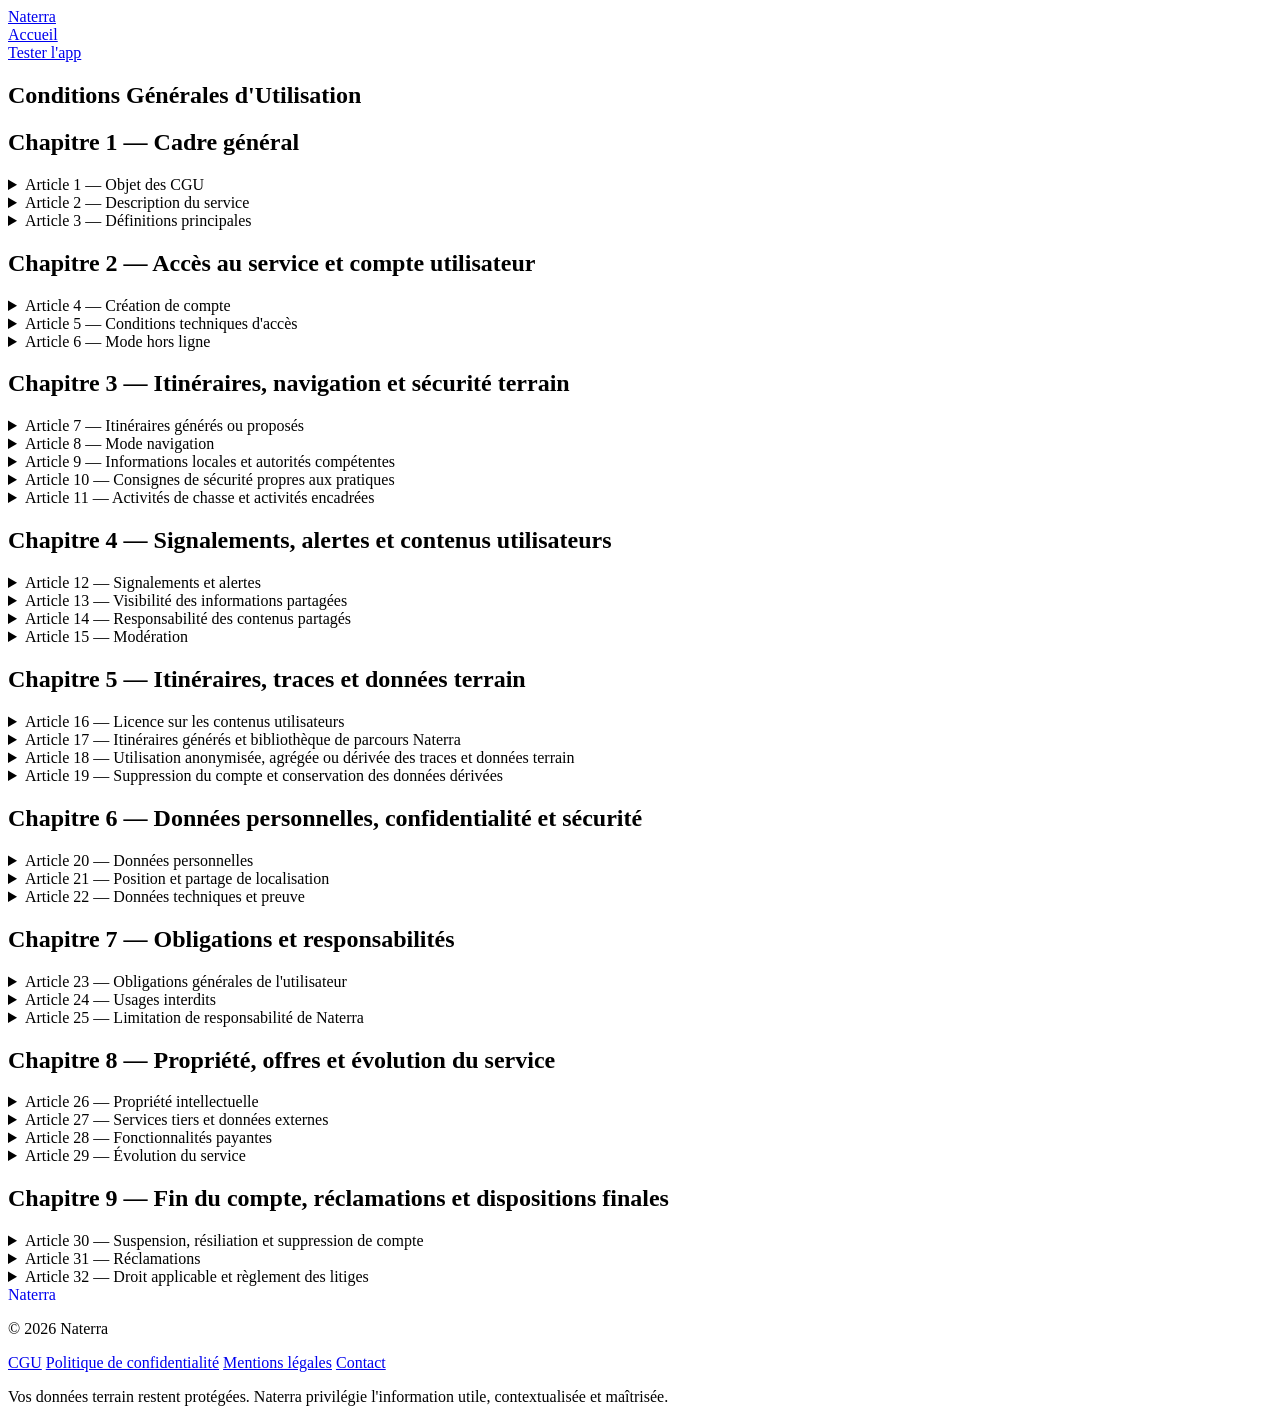
==== cgu.html @ 379ebbad "Update legal pages placeholders" ====
<!DOCTYPE html>
<html lang="fr">
<head>
  <meta charset="UTF-8" />
  <title>Conditions Générales d'Utilisation — Naterra</title>
  <meta name="description" content="Conditions Générales d'Utilisation de l'application mobile Naterra." />
  <meta name="viewport" content="width=device-width, initial-scale=1" />
  <link rel="stylesheet" href="./styles.css" />
  <link rel="icon" type="image/png" href="./assets/20260316_Logo%20Green_No%20Text.png" />
</head>
<body>

<header class="nt-header">
  <div class="nt-header__inner">
    <a href="./" class="nt-brand">
      <img src="./assets/20260316_Logo%20Green_No%20Text.png" alt="Naterra" class="nt-brand__img" onerror="this.style.display='none'" />
      <span class="nt-brand__name">Naterra</span>
    </a>
    <nav class="nt-nav">
      <a href="./" class="nt-nav__link">Accueil</a>
    </nav>
    <a href="https://testflight.apple.com/v1/app/6757225894?build=210567664" class="nt-btn nt-btn--green nt-btn--sm" target="_blank" rel="noopener noreferrer">Tester l'app</a>
  </div>
</header>

<main>
<section class="nt-legal">
  <div class="nt-container">

    <div class="nt-legal__head">
      <h1 class="nt-legal__title">Conditions Générales d'Utilisation</h1>
    </div>

    <div class="nt-legal-panel">

    <!-- ======================================================
         CHAPITRE 1 — CADRE GÉNÉRAL
         ====================================================== -->
    <h2 class="nt-legal__chapter">Chapitre 1 — Cadre général</h2>

    <details class="nt-legal-item">
      <summary>Article 1 — Objet des CGU</summary>
      <div class="nt-legal-answer">
        <p>Les présentes Conditions Générales d'Utilisation ont pour objet de définir les conditions d'accès et d'utilisation de l'application Naterra, portée par Claire-Sophie Schueller et Antoine Clément, dans le cadre d'un projet de société en cours de création.</p>
        <p>En créant un compte ou en utilisant Naterra, l'utilisateur reconnaît avoir pris connaissance des présentes CGU et les accepter sans réserve.</p>
      </div>
    </details>

    <details class="nt-legal-item">
      <summary>Article 2 — Description du service</summary>
      <div class="nt-legal-answer">
        <p>Naterra est une application d'aide à la préparation, à l'organisation, au suivi et à l'information dans le cadre d'activités de plein air. Elle propose notamment des fonctionnalités de cartographie, génération d'itinéraires, navigation, suivi d'activité, signalements, alertes géolocalisées, organisation d'événements et gestion de groupes ou territoires.</p>
        <p>Naterra est un outil d'aide et d'information. L'application ne se substitue pas au jugement de l'utilisateur, aux informations locales, aux consignes des autorités compétentes, aux règles de sécurité propres à chaque pratique ou aux obligations légales applicables.</p>
      </div>
    </details>

    <details class="nt-legal-item">
      <summary>Article 3 — Définitions principales</summary>
      <div class="nt-legal-answer">
        <ul>
          <li><strong>Utilisateur :</strong> toute personne disposant d'un compte Naterra et utilisant l'application.</li>
          <li><strong>Activité :</strong> sortie, événement, chasse, parcours, itinéraire ou toute pratique organisée ou suivie via Naterra.</li>
          <li><strong>Signalement :</strong> information terrain publiée ou partagée dans l'application, par exemple danger, accès bloqué, activité en cours ou observation locale.</li>
          <li><strong>Alerte :</strong> information contextualisée adressée à un utilisateur lorsque le signalement ou l'information est pertinente pour sa pratique, sa position ou son activité.</li>
          <li><strong>Organisateur :</strong> utilisateur créant ou gérant une activité, un groupe, une chasse, un territoire ou un événement dans Naterra.</li>
        </ul>
      </div>
    </details>

    <!-- ======================================================
         CHAPITRE 2 — ACCÈS AU SERVICE ET COMPTE UTILISATEUR
         ====================================================== -->
    <h2 class="nt-legal__chapter">Chapitre 2 — Accès au service et compte utilisateur</h2>

    <details class="nt-legal-item">
      <summary>Article 4 — Création de compte</summary>
      <div class="nt-legal-answer">
        <p>L'accès à Naterra nécessite la création d'un compte utilisateur.</p>
        <p>L'utilisateur s'engage à fournir des informations exactes, complètes et à jour lors de son inscription, puis à les mettre à jour en cas de modification.</p>
        <p>L'utilisateur est responsable de la confidentialité de ses identifiants de connexion et de toute activité réalisée depuis son compte, sauf preuve d'une utilisation frauduleuse ne lui étant pas imputable. En cas de perte, de vol, d'utilisation non autorisée ou de suspicion de compromission de ses identifiants, l'utilisateur s'engage à en informer Naterra dans les meilleurs délais.</p>
      </div>
    </details>

    <details class="nt-legal-item">
      <summary>Article 5 — Conditions techniques d'accès</summary>
      <div class="nt-legal-answer">
        <p>Certaines fonctionnalités de Naterra dépendent de la disponibilité du réseau, du GPS, du terminal utilisé, de l'état de la batterie, des autorisations accordées par l'utilisateur et de la disponibilité de services tiers.</p>
        <p>Naterra s'efforce de rendre l'application accessible dans les meilleures conditions possibles, mais ne garantit pas un accès continu, permanent ou sans erreur. L'accès peut être interrompu, limité ou suspendu en cas de maintenance, mise à jour, incident technique, panne, force majeure, indisponibilité d'un service tiers ou dysfonctionnement du terminal de l'utilisateur.</p>
      </div>
    </details>

    <details class="nt-legal-item">
      <summary>Article 6 — Mode hors ligne</summary>
      <div class="nt-legal-answer">
        <p>Certaines fonctionnalités nécessitent une connexion pour démarrer, notamment générer un itinéraire, rejoindre un événement ou charger les dernières informations terrain.</p>
        <p>Une fois l'activité lancée, Naterra peut passer automatiquement en mode hors ligne en cas de perte de réseau et s'appuyer sur les dernières données enregistrées avant la perte de connexion : carte, itinéraire, activité en cours et informations déjà chargées. Les données sont mises à jour lorsque la connexion revient.</p>
        <p>L'utilisateur reconnaît que le mode hors ligne ne garantit pas l'actualisation des alertes, signalements, positions ou informations terrain en temps réel.</p>
      </div>
    </details>

    <!-- ======================================================
         CHAPITRE 3 — ITINÉRAIRES, NAVIGATION ET SÉCURITÉ TERRAIN
         ====================================================== -->
    <h2 class="nt-legal__chapter">Chapitre 3 — Itinéraires, navigation et sécurité terrain</h2>

    <details class="nt-legal-item">
      <summary>Article 7 — Itinéraires générés ou proposés</summary>
      <div class="nt-legal-answer">
        <p>Les itinéraires proposés ou générés par Naterra sont fournis à titre indicatif. Ils peuvent être établis à partir de données cartographiques, de paramètres choisis par l'utilisateur, d'informations disponibles dans l'application ou de données issues de tiers.</p>
        <p>Naterra ne garantit pas que les itinéraires soient praticables, autorisés, sécurisés, adaptés au niveau de l'utilisateur, à son équipement, à la météo, à l'état du terrain ou aux conditions locales au moment de l'activité.</p>
        <p>Avant toute sortie, l'utilisateur doit vérifier par ses propres moyens la pertinence de l'itinéraire, son accessibilité, sa sécurité, sa conformité avec les règles applicables localement et son adéquation avec son niveau, son équipement et les conditions du moment.</p>
      </div>
    </details>

    <details class="nt-legal-item">
      <summary>Article 8 — Mode navigation</summary>
      <div class="nt-legal-answer">
        <p>Le mode navigation proposé par Naterra constitue une aide à l'orientation et au suivi d'itinéraire. Il ne se substitue pas à la vigilance de l'utilisateur, à la signalisation locale, aux consignes des autorités, aux règles de circulation, aux règles propres à chaque pratique, ni à l'analyse des conditions réelles du terrain.</p>
        <p>L'utilisateur reste seul responsable de ses décisions sur le terrain. Il lui appartient de vérifier la praticabilité des chemins, l'existence d'éventuelles restrictions d'accès, la signalisation locale, les arrêtés en vigueur, les règles de circulation et les consignes de sécurité applicables.</p>
        <p>L'utilisateur ne doit jamais suivre une indication de navigation si celle-ci lui paraît dangereuse, interdite, inadaptée ou contraire aux informations disponibles sur place.</p>
      </div>
    </details>

    <details class="nt-legal-item">
      <summary>Article 9 — Informations locales et autorités compétentes</summary>
      <div class="nt-legal-answer">
        <p>L'utilisateur doit toujours se référer aux informations locales disponibles avant et pendant son activité. Ces informations peuvent notamment provenir des mairies, offices de tourisme, fédérations sportives, associations locales, propriétaires, gestionnaires d'espaces naturels, services de secours, préfectures ou toute autre autorité compétente.</p>
        <p>En cas de contradiction entre les informations disponibles dans Naterra et les informations locales, officielles ou visibles sur le terrain, ces dernières prévalent.</p>
        <p>Certains chemins, sentiers, routes, parcelles ou espaces naturels peuvent être soumis à des restrictions temporaires ou permanentes : propriété privée, arrêté municipal ou préfectoral, fermeture saisonnière, activité agricole, forestière ou cynégétique, conditions météorologiques, travaux, crue, éboulement ou autre événement local.</p>
      </div>
    </details>

    <details class="nt-legal-item">
      <summary>Article 10 — Consignes de sécurité propres aux pratiques</summary>
      <div class="nt-legal-answer">
        <p>L'utilisation de Naterra ne dispense en aucun cas l'utilisateur de respecter les règles, obligations et consignes de sécurité applicables à sa pratique.</p>
        <p>Chaque utilisateur demeure seul responsable de son comportement, de son équipement, de son niveau physique et technique, de son état de santé, de son respect de la réglementation, des consignes locales, des règles de circulation, des règles propres aux espaces naturels et des recommandations des autorités compétentes.</p>
      </div>
    </details>

    <details class="nt-legal-item">
      <summary>Article 11 — Activités de chasse et activités encadrées</summary>
      <div class="nt-legal-answer">
        <p>Les fonctionnalités relatives à la chasse sont fournies comme des outils d'aide à l'organisation, à l'information et au suivi d'une activité. Elles ne remplacent pas les obligations légales et réglementaires applicables à la chasse, les consignes de sécurité, les décisions du responsable de chasse, les prescriptions des fédérations compétentes, ni l'analyse des conditions réelles du terrain.</p>
        <p>Chaque chasseur demeure seul responsable de son comportement, de son équipement, de la maîtrise de son arme, de l'identification de son environnement, du respect des angles de tir, des consignes reçues, des autorisations requises et de ses décisions sur le terrain.</p>
        <p>Naterra ne doit jamais être utilisée comme unique source d'information pour déterminer la sécurité d'un tir, la présence ou l'absence d'autres usagers, la limite exacte d'un territoire ou l'autorisation de pratiquer une action de chasse.</p>
      </div>
    </details>

    <!-- ======================================================
         CHAPITRE 4 — SIGNALEMENTS, ALERTES ET CONTENUS UTILISATEURS
         ====================================================== -->
    <h2 class="nt-legal__chapter">Chapitre 4 — Signalements, alertes et contenus utilisateurs</h2>

    <details class="nt-legal-item">
      <summary>Article 12 — Signalements et alertes</summary>
      <div class="nt-legal-answer">
        <p>Les signalements et alertes disponibles dans Naterra sont fournis à titre informatif. Ils peuvent provenir d'autres utilisateurs, d'organisateurs d'activités, de sources partenaires ou de données traitées par l'application.</p>
        <p>Naterra met en œuvre des moyens raisonnables pour faciliter la remontée et l'affichage d'informations utiles, mais ne garantit pas l'exactitude, l'exhaustivité, l'actualité ou la disponibilité permanente des signalements et alertes.</p>
        <p>L'absence d'alerte sur une zone ne signifie pas l'absence de danger, d'activité en cours, de restriction d'accès ou de risque.</p>
      </div>
    </details>

    <details class="nt-legal-item">
      <summary>Article 13 — Visibilité des informations partagées</summary>
      <div class="nt-legal-answer">
        <p>Certains contenus ou informations créés dans Naterra peuvent être privés, partagés avec un groupe limité, visibles par les participants d'une activité, ou rendus accessibles à d'autres utilisateurs lorsqu'ils présentent un intérêt pour la sécurité, l'information ou la cohabitation sur le terrain.</p>
        <p>La visibilité d'un contenu dépend notamment de sa nature, des paramètres choisis par l'utilisateur, du type d'activité, du contexte, de la zone concernée et des règles de fonctionnement de l'application. L'utilisateur est invité à vérifier les paramètres de visibilité applicables avant de publier ou partager un contenu.</p>
      </div>
    </details>

    <details class="nt-legal-item">
      <summary>Article 14 — Responsabilité des contenus partagés</summary>
      <div class="nt-legal-answer">
        <p>L'utilisateur est seul responsable des informations, signalements, itinéraires, commentaires, photos, descriptions, zones, points d'intérêt ou autres contenus qu'il publie, crée, importe ou partage dans Naterra.</p>
        <p>Il s'engage à ne publier que des informations qu'il estime exactes, utiles et loyales, et à ne pas diffuser d'informations volontairement fausses, trompeuses, obsolètes, illicites ou susceptibles de porter atteinte à la sécurité, aux droits ou à la réputation de tiers.</p>
      </div>
    </details>

    <details class="nt-legal-item">
      <summary>Article 15 — Modération</summary>
      <div class="nt-legal-answer">
        <p>Naterra se réserve le droit, sans que cela constitue une obligation générale de surveillance, de supprimer, masquer, limiter la visibilité ou modifier l'affichage de tout contenu ou signalement qui serait manifestement inexact, obsolète, abusif, illicite, dangereux, contraire aux présentes CGU ou susceptible de porter atteinte à la sécurité des utilisateurs ou aux droits des tiers.</p>
        <p>En cas de violation des présentes CGU, d'usage abusif du service, de faux signalements répétés, de comportement dangereux ou de tentative de détournement de l'application, Naterra pourra suspendre ou supprimer le compte de l'utilisateur concerné, sans préjudice de toute autre action possible.</p>
      </div>
    </details>

    <!-- ======================================================
         CHAPITRE 5 — ITINÉRAIRES, TRACES ET DONNÉES TERRAIN
         ====================================================== -->
    <h2 class="nt-legal__chapter">Chapitre 5 — Itinéraires, traces et données terrain</h2>

    <details class="nt-legal-item">
      <summary>Article 16 — Licence sur les contenus utilisateurs</summary>
      <div class="nt-legal-answer">
        <p>L'utilisateur conserve les droits qu'il détient sur les contenus qu'il crée, importe, publie ou partage dans Naterra, notamment les traces d'activité, signalements, points d'intérêt, descriptions, photos, zones, commentaires ou informations terrain.</p>
        <p>En utilisant Naterra, l'utilisateur accorde à Naterra une licence non exclusive, gratuite, mondiale, transférable aux prestataires techniques nécessaires au fonctionnement du service, pour utiliser, héberger, stocker, reproduire, représenter, adapter, afficher, transmettre, modifier techniquement et traiter ces contenus, dans la mesure nécessaire au fonctionnement, à l'amélioration, à la sécurisation, à la maintenance et à l'évolution de l'application.</p>
        <p>Cette licence n'a pas pour effet de transférer à Naterra la propriété des contenus personnels créés ou importés par l'utilisateur. Elle permet uniquement à Naterra d'exploiter techniquement ces contenus dans le cadre du service, conformément aux présentes CGU et à la Politique de confidentialité.</p>
        <p>Lorsque l'utilisateur modifie, enrichit, commente, qualifie, publie ou partage un itinéraire ou un parcours au sein de Naterra, il autorise également Naterra à utiliser ces contributions dans le cadre du service, de l'amélioration de ses fonctionnalités, de sa cartographie, de ses recommandations et de sa bibliothèque de parcours.</p>
      </div>
    </details>

    <details class="nt-legal-item">
      <summary>Article 17 — Itinéraires générés et bibliothèque de parcours Naterra</summary>
      <div class="nt-legal-answer">
        <p>Les itinéraires proposés ou générés automatiquement par Naterra à partir des paramètres renseignés par l'utilisateur, des données cartographiques disponibles, des informations terrain et des fonctionnalités de l'application constituent des parcours produits par le service Naterra.</p>
        <p>L'utilisateur reconnaît qu'il ne devient pas propriétaire d'un itinéraire du seul fait qu'il en a demandé la génération dans l'application.</p>
        <p>Naterra peut conserver, reproduire, adapter, modifier, enrichir, organiser, référencer, afficher, diffuser et réutiliser ces itinéraires afin notamment :</p>
        <ul>
          <li>d'alimenter une bibliothèque de parcours ;</li>
          <li>d'améliorer la génération d'itinéraires ;</li>
          <li>d'enrichir la cartographie ;</li>
          <li>de proposer des suggestions de sorties ;</li>
          <li>d'améliorer la pertinence des recommandations ;</li>
          <li>de développer de nouvelles fonctionnalités ;</li>
          <li>de produire des statistiques d'usage ou d'activité ;</li>
          <li>d'améliorer la sécurité, la fiabilité et la performance du service.</li>
        </ul>
        <p>Les itinéraires générés par Naterra peuvent ainsi être intégrés à une bibliothèque de parcours propre à Naterra, y compris après leur génération initiale par un utilisateur, sous réserve de ne pas les associer publiquement à l'identité de cet utilisateur sans son accord.</p>
        <p>Lorsque l'utilisateur modifie, enrichit, qualifie, commente, publie ou partage un itinéraire généré par Naterra, il accorde à Naterra une licence non exclusive, gratuite, mondiale, cessible et sous-licenciable, permettant d'utiliser, reproduire, représenter, adapter, modifier, publier, diffuser, intégrer, exploiter et réutiliser ces contributions dans le cadre du service Naterra, de sa bibliothèque de parcours et de ses évolutions futures.</p>
        <p>Cette licence est accordée pour toute la durée légale de protection des droits concernés, pour une exploitation sur tout support numérique, notamment dans l'application, sur le site internet de Naterra, dans ses services partenaires, dans ses outils de cartographie, de recommandation, de préparation d'itinéraires ou de valorisation des parcours.</p>
      </div>
    </details>

    <details class="nt-legal-item">
      <summary>Article 18 — Utilisation anonymisée, agrégée ou dérivée des traces et données terrain</summary>
      <div class="nt-legal-answer">
        <p>Les traces d'activité réellement effectuées par l'utilisateur, les parcours réalisés, les signalements, les points d'intérêt et les informations terrain créés, importés ou partagés dans Naterra peuvent être utilisés par Naterra pour fournir le service, assurer son fonctionnement, améliorer ses fonctionnalités et enrichir la qualité des informations proposées.</p>
        <p>Naterra peut analyser, agréger, anonymiser, dissocier du compte utilisateur et réutiliser ces informations afin notamment :</p>
        <ul>
          <li>d'améliorer la génération d'itinéraires ;</li>
          <li>d'identifier des chemins, zones ou parcours fréquemment utilisés ;</li>
          <li>d'améliorer la pertinence des alertes ;</li>
          <li>d'enrichir la cartographie ;</li>
          <li>de produire des statistiques d'usage ou d'activité ;</li>
          <li>d'améliorer la sécurité des utilisateurs ;</li>
          <li>de développer de nouvelles fonctionnalités.</li>
        </ul>
        <p>Les données dérivées, statistiques, agrégations, enrichissements cartographiques, modèles, recommandations, indicateurs et améliorations du service produits par Naterra à partir de l'utilisation de l'application constituent des éléments propres à Naterra, dès lors qu'ils ne permettent pas d'identifier directement ou indirectement un utilisateur.</p>
        <p>Lorsque certaines données restent des données personnelles, leur traitement est réalisé conformément à la Politique de confidentialité de Naterra et aux choix exprimés par l'utilisateur.</p>
        <p>Les traces d'activité personnelle ne sont pas destinées à être publiées ou associées publiquement à l'identité de l'utilisateur sans son accord. Lorsqu'elles sont utilisées pour améliorer la bibliothèque de parcours ou les fonctionnalités de Naterra, elles sont, dans la mesure du possible, dissociées du compte utilisateur, agrégées ou anonymisées.</p>
      </div>
    </details>

    <details class="nt-legal-item">
      <summary>Article 19 — Suppression du compte et conservation des données dérivées</summary>
      <div class="nt-legal-answer">
        <p>L'utilisateur peut demander la suppression de son compte dans les conditions prévues dans l'application et dans la Politique de confidentialité.</p>
        <p>La suppression du compte entraîne la suppression ou l'anonymisation des données personnelles associées au compte, sous réserve des données dont la conservation est nécessaire au respect d'une obligation légale, à la sécurité du service, à la prévention des abus, au traitement d'un incident ou à la défense des droits de Naterra.</p>
        <p>Les contenus, traces, signalements, points d'intérêt ou informations terrain rattachés au compte de l'utilisateur peuvent être supprimés, dissociés du compte ou anonymisés selon leur nature, leur visibilité et leur rôle dans le fonctionnement du service.</p>
        <p>La suppression du compte n'affecte pas les itinéraires générés automatiquement par Naterra, les données anonymisées, agrégées, statistiques, dérivées ou enrichies, qui ne permettent plus d'identifier directement ou indirectement l'utilisateur. Ces éléments peuvent continuer à être utilisés par Naterra afin d'améliorer la cartographie, les itinéraires, les alertes, la sécurité, les statistiques d'usage, la bibliothèque de parcours et les fonctionnalités de l'application.</p>
      </div>
    </details>

    <!-- ======================================================
         CHAPITRE 6 — DONNÉES PERSONNELLES, CONFIDENTIALITÉ ET SÉCURITÉ
         ====================================================== -->
    <h2 class="nt-legal__chapter">Chapitre 6 — Données personnelles, confidentialité et sécurité</h2>

    <details class="nt-legal-item">
      <summary>Article 20 — Données personnelles</summary>
      <div class="nt-legal-answer">
        <p>Les conditions de collecte et de traitement des données personnelles des utilisateurs sont décrites dans la <a href="./politique-confidentialite.html" style="color: #28e20f;">Politique de confidentialité</a> de Naterra. L'utilisateur est invité à en prendre connaissance avant toute utilisation de l'application.</p>
        <p>Naterra met en œuvre une logique de minimisation des données et ne traite les données de localisation que dans la mesure nécessaire au fonctionnement des services proposés ou conformément aux choix exprimés par l'utilisateur.</p>
      </div>
    </details>

    <details class="nt-legal-item">
      <summary>Article 21 — Position et partage de localisation</summary>
      <div class="nt-legal-answer">
        <p>Par défaut, la position de l'utilisateur n'est pas visible par les autres utilisateurs. Elle peut être partagée uniquement dans certains cas précis, notamment lorsque l'utilisateur rejoint une activité en live, participe à une chasse organisée ou choisit de la partager avec un groupe.</p>
        <p>Naterra ne montre pas tout le monde, tout le temps : seules les informations utiles à la sécurité, à l'organisation et à la cohabitation sont affichées selon le contexte et les paramètres applicables.</p>
      </div>
    </details>

    <details class="nt-legal-item">
      <summary>Article 22 — Données techniques et preuve</summary>
      <div class="nt-legal-answer">
        <p>Naterra peut conserver des journaux techniques, historiques d'activité, traces de connexion, informations relatives aux signalements, actions réalisées dans l'application ou événements techniques, dans la mesure nécessaire à la sécurité du service, à la prévention des abus, au traitement des incidents, à l'amélioration de l'application et à la défense de ses droits.</p>
        <p>Les conditions de conservation et de traitement de ces données sont précisées dans la Politique de confidentialité.</p>
      </div>
    </details>

    <!-- ======================================================
         CHAPITRE 7 — OBLIGATIONS ET RESPONSABILITÉS
         ====================================================== -->
    <h2 class="nt-legal__chapter">Chapitre 7 — Obligations et responsabilités</h2>

    <details class="nt-legal-item">
      <summary>Article 23 — Obligations générales de l'utilisateur</summary>
      <div class="nt-legal-answer">
        <p>L'utilisateur utilise Naterra sous sa seule responsabilité. Il lui appartient de vérifier les informations affichées, d'adapter son comportement aux conditions réelles du terrain, de respecter la réglementation applicable, les propriétés privées, les interdictions d'accès, les arrêtés locaux, les consignes de sécurité et les droits des tiers.</p>
        <p>L'utilisateur s'interdit d'utiliser Naterra d'une manière susceptible de mettre en danger sa sécurité, celle d'autrui, de perturber une activité en cours ou de porter atteinte aux droits d'autres personnes.</p>
      </div>
    </details>

    <details class="nt-legal-item">
      <summary>Article 24 — Usages interdits</summary>
      <div class="nt-legal-answer">
        <p>Il est notamment interdit de :</p>
        <ul>
          <li>publier de faux signalements ou des informations volontairement trompeuses ;</li>
          <li>utiliser Naterra pour suivre, surveiller, harceler ou localiser une personne sans son accord ;</li>
          <li>perturber volontairement une activité en cours, notamment une chasse, une sortie encadrée, une activité agricole, forestière ou professionnelle ;</li>
          <li>collecter, extraire ou réutiliser de manière non autorisée des données issues de l'application ;</li>
          <li>publier des contenus injurieux, diffamatoires, menaçants, discriminatoires, illicites ou portant atteinte aux droits d'autrui ;</li>
          <li>tenter d'accéder sans autorisation, de contourner, de décompiler, d'altérer ou de perturber le fonctionnement de l'application ;</li>
          <li>utiliser Naterra d'une manière susceptible de mettre en danger l'utilisateur, d'autres usagers ou des tiers.</li>
        </ul>
      </div>
    </details>

    <details class="nt-legal-item">
      <summary>Article 25 — Limitation de responsabilité de Naterra</summary>
      <div class="nt-legal-answer">
        <p>Naterra ne pourra être tenue responsable des dommages résultant d'une utilisation inadaptée de l'application, d'une mauvaise interprétation des informations affichées, d'une absence de vérification par l'utilisateur, du non-respect des consignes de sécurité, de la réglementation applicable ou des conditions réelles du terrain.</p>
        <p>Naterra ne saurait davantage être tenue responsable des dommages liés à l'inexactitude, l'absence, l'obsolescence ou l'indisponibilité d'une information fournie par un utilisateur, un tiers, une source cartographique ou un service externe, sauf faute prouvée directement imputable à Naterra.</p>
        <p>La responsabilité de Naterra ne pourra être engagée qu'en cas de faute prouvée lui étant directement imputable et dans les limites prévues par la loi.</p>
      </div>
    </details>

    <!-- ======================================================
         CHAPITRE 8 — PROPRIÉTÉ, OFFRES ET ÉVOLUTION DU SERVICE
         ====================================================== -->
    <h2 class="nt-legal__chapter">Chapitre 8 — Propriété, offres et évolution du service</h2>

    <details class="nt-legal-item">
      <summary>Article 26 — Propriété intellectuelle</summary>
      <div class="nt-legal-answer">
        <p>L'application Naterra, sa marque, son logo, ses interfaces, ses textes, ses graphismes, ses fonctionnalités, ses bases de données, son architecture, ses logiciels, ses algorithmes, ses éléments cartographiques propres, ses contenus éditoriaux et plus généralement l'ensemble des éléments composant le service sont protégés par les droits de propriété intellectuelle applicables.</p>
        <p>Sauf autorisation expresse de Naterra, l'utilisateur s'interdit de reproduire, représenter, adapter, modifier, extraire, utiliser, distribuer, commercialiser ou exploiter tout ou partie de ces éléments. Les présentes CGU n'entraînent aucun transfert de propriété intellectuelle au bénéfice de l'utilisateur.</p>
      </div>
    </details>

    <details class="nt-legal-item">
      <summary>Article 27 — Services tiers et données externes</summary>
      <div class="nt-legal-answer">
        <p>Certaines fonctionnalités de Naterra peuvent reposer sur des services, données, logiciels, cartes, API, bibliothèques ou contenus fournis par des tiers, notamment en matière de cartographie, géolocalisation, hébergement, calcul d'itinéraires, météo, analyse technique ou paiement.</p>
        <p>Naterra ne garantit pas l'exactitude, l'exhaustivité, l'actualité, la disponibilité ou la continuité des données et services fournis par des tiers. L'utilisation de certains services tiers peut être soumise à des conditions spécifiques, que l'utilisateur s'engage à respecter lorsqu'elles lui sont applicables.</p>
      </div>
    </details>

    <details class="nt-legal-item">
      <summary>Article 28 — Fonctionnalités payantes</summary>
      <div class="nt-legal-answer">
        <p>Certaines fonctionnalités de Naterra peuvent être proposées gratuitement, tandis que d'autres peuvent être soumises à un abonnement, un paiement ponctuel ou une offre spécifique. Les prix, fonctionnalités incluses, conditions de paiement, de renouvellement, de résiliation et, le cas échéant, d'essai gratuit sont indiqués à l'utilisateur avant toute souscription.</p>
        <p>Naterra se réserve le droit de faire évoluer ses offres et tarifs, dans le respect des conditions applicables aux utilisateurs déjà engagés.</p>
      </div>
    </details>

    <details class="nt-legal-item">
      <summary>Article 29 — Évolution du service</summary>
      <div class="nt-legal-answer">
        <p>Naterra est un service évolutif. Les fonctionnalités, interfaces, contenus, paramètres, offres, règles de fonctionnement et conditions d'accès peuvent être modifiés, ajoutés, suspendus ou supprimés afin d'améliorer le service, d'assurer sa sécurité, de tenir compte de contraintes techniques, réglementaires ou économiques, ou de répondre aux besoins des utilisateurs.</p>
        <p>Lorsque ces modifications ont un impact significatif sur les droits ou obligations de l'utilisateur, Naterra s'efforcera d'en informer les utilisateurs dans un délai raisonnable.</p>
      </div>
    </details>

    <!-- ======================================================
         CHAPITRE 9 — FIN DU COMPTE, RÉCLAMATIONS ET DISPOSITIONS FINALES
         ====================================================== -->
    <h2 class="nt-legal__chapter">Chapitre 9 — Fin du compte, réclamations et dispositions finales</h2>

    <details class="nt-legal-item">
      <summary>Article 30 — Suspension, résiliation et suppression de compte</summary>
      <div class="nt-legal-answer">
        <p>L'utilisateur peut demander la suppression de son compte selon les modalités prévues dans l'application ou indiquées par Naterra.</p>
        <p>La suppression du compte entraîne la suppression ou l'anonymisation des données personnelles associées, sous réserve des données que Naterra doit conserver pour respecter ses obligations légales, défendre ses droits, assurer la sécurité du service ou gérer des litiges.</p>
        <p>Les contenus ou informations qui ont été partagés avec d'autres utilisateurs ou intégrés sous forme anonymisée ou agrégée à l'amélioration du service peuvent continuer à être utilisés dans les conditions prévues aux présentes CGU et à la Politique de confidentialité.</p>
      </div>
    </details>

    <details class="nt-legal-item">
      <summary>Article 31 — Réclamations</summary>
      <div class="nt-legal-answer">
        <p>Pour toute question ou réclamation relative à l'utilisation de Naterra, l'utilisateur peut contacter Naterra aux coordonnées indiquées dans les mentions légales ou dans l'application : <a href="mailto:hello@naterra.io" style="color: #28e20f;">hello(at)naterra.io</a></p>
      </div>
    </details>

    <details class="nt-legal-item">
      <summary>Article 32 — Droit applicable et règlement des litiges</summary>
      <div class="nt-legal-answer">
        <p>Les présentes CGU sont soumises au droit français. En cas de litige, les parties s'efforceront de rechercher une solution amiable avant toute action judiciaire.</p>
        <p>Lorsque la réglementation applicable le prévoit, l'utilisateur consommateur pourra recourir gratuitement à un dispositif de médiation de la consommation. Les informations relatives au médiateur compétent devront être indiquées dans les CGU définitives si le service entre dans le champ applicable.</p>
      </div>
    </details>

    <!-- ======================================================
         ANNEXE
         ====================================================== -->

    </div><!-- /.nt-legal-panel -->

  </div>
</section>
</main>

<footer class="nt-footer">
  <div class="nt-container nt-footer__inner">
    <div class="nt-footer__left">
      <a href="./" class="nt-footer__brand" style="text-decoration: none;">Naterra</a>
      <p class="nt-footer__copy">© 2026 Naterra</p>
    </div>
    <div class="nt-footer__right">
      <nav class="nt-footer__nav">
        <a href="./cgu.html" class="nt-footer__link">CGU</a>
        <a href="./politique-confidentialite.html" class="nt-footer__link">Politique de confidentialité</a>
        <a href="./mentions-legales.html" class="nt-footer__link">Mentions légales</a>
        <a href="mailto:hello@naterra.io?subject=Contact%20Naterra" class="nt-footer__link">Contact</a>
      </nav>
      <p class="nt-footer__mention">Vos données terrain restent protégées. Naterra privilégie l'information utile, contextualisée et maîtrisée.</p>
    </div>
  </div>
</footer>

</body>
</html>
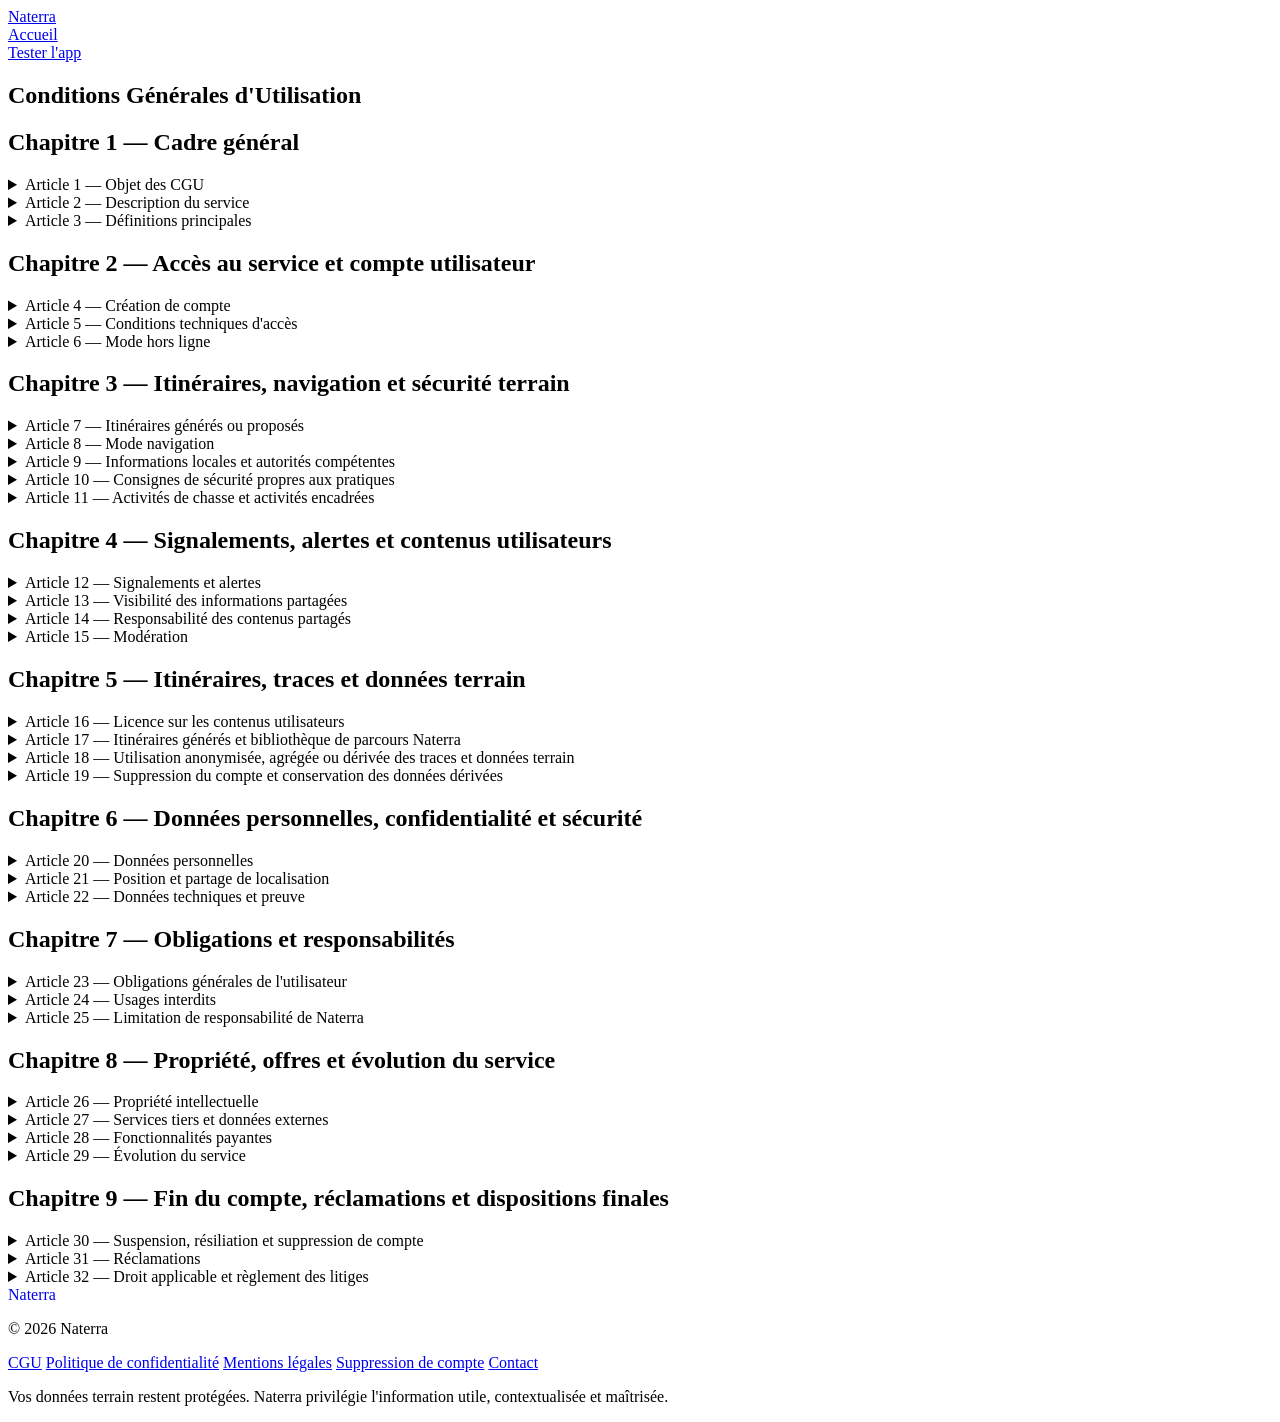
==== commit 4b090b99: "Add account deletion page" ====
--- a/cgu.html
+++ b/cgu.html
@@ -406,6 +406,7 @@
         <a href="./cgu.html" class="nt-footer__link">CGU</a>
         <a href="./politique-confidentialite.html" class="nt-footer__link">Politique de confidentialité</a>
         <a href="./mentions-legales.html" class="nt-footer__link">Mentions légales</a>
+        <a href="./suppression-compte.html" class="nt-footer__link">Suppression de compte</a>
         <a href="mailto:hello@naterra.io?subject=Contact%20Naterra" class="nt-footer__link">Contact</a>
       </nav>
       <p class="nt-footer__mention">Vos données terrain restent protégées. Naterra privilégie l'information utile, contextualisée et maîtrisée.</p>
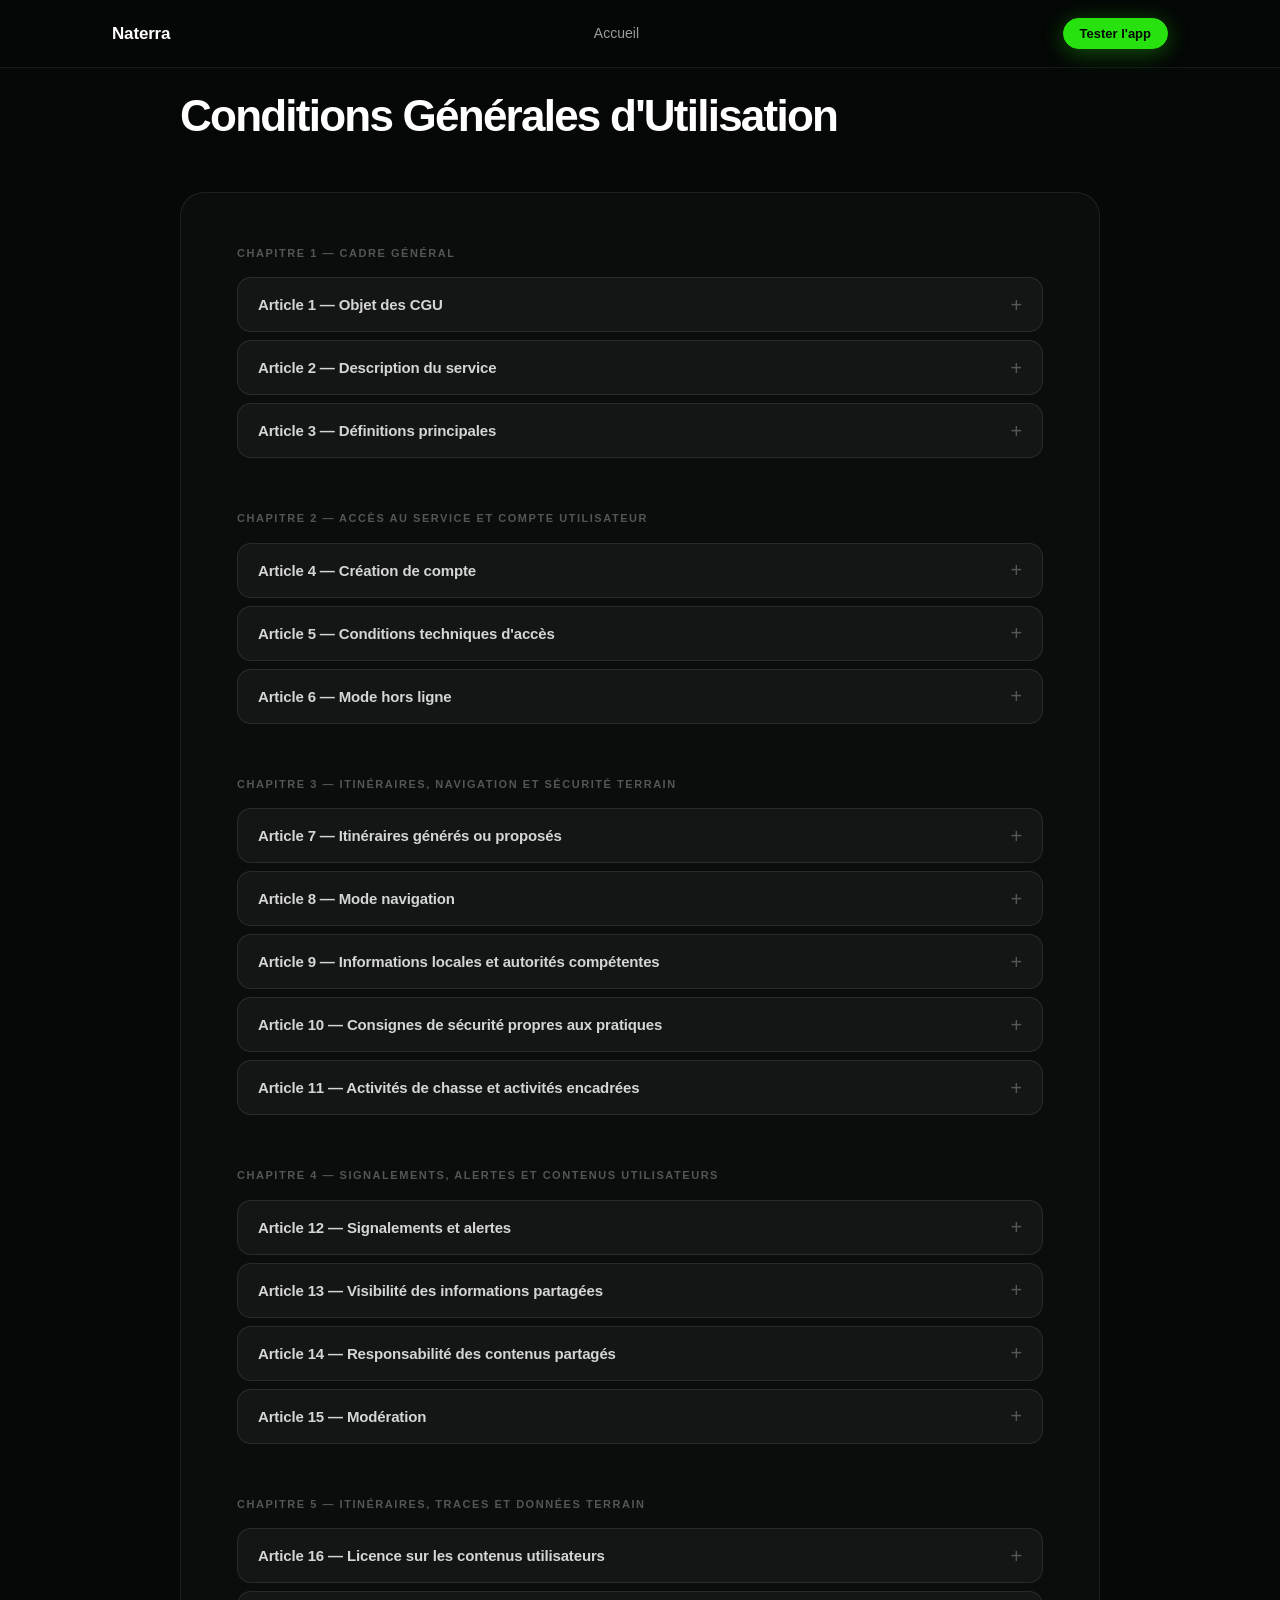
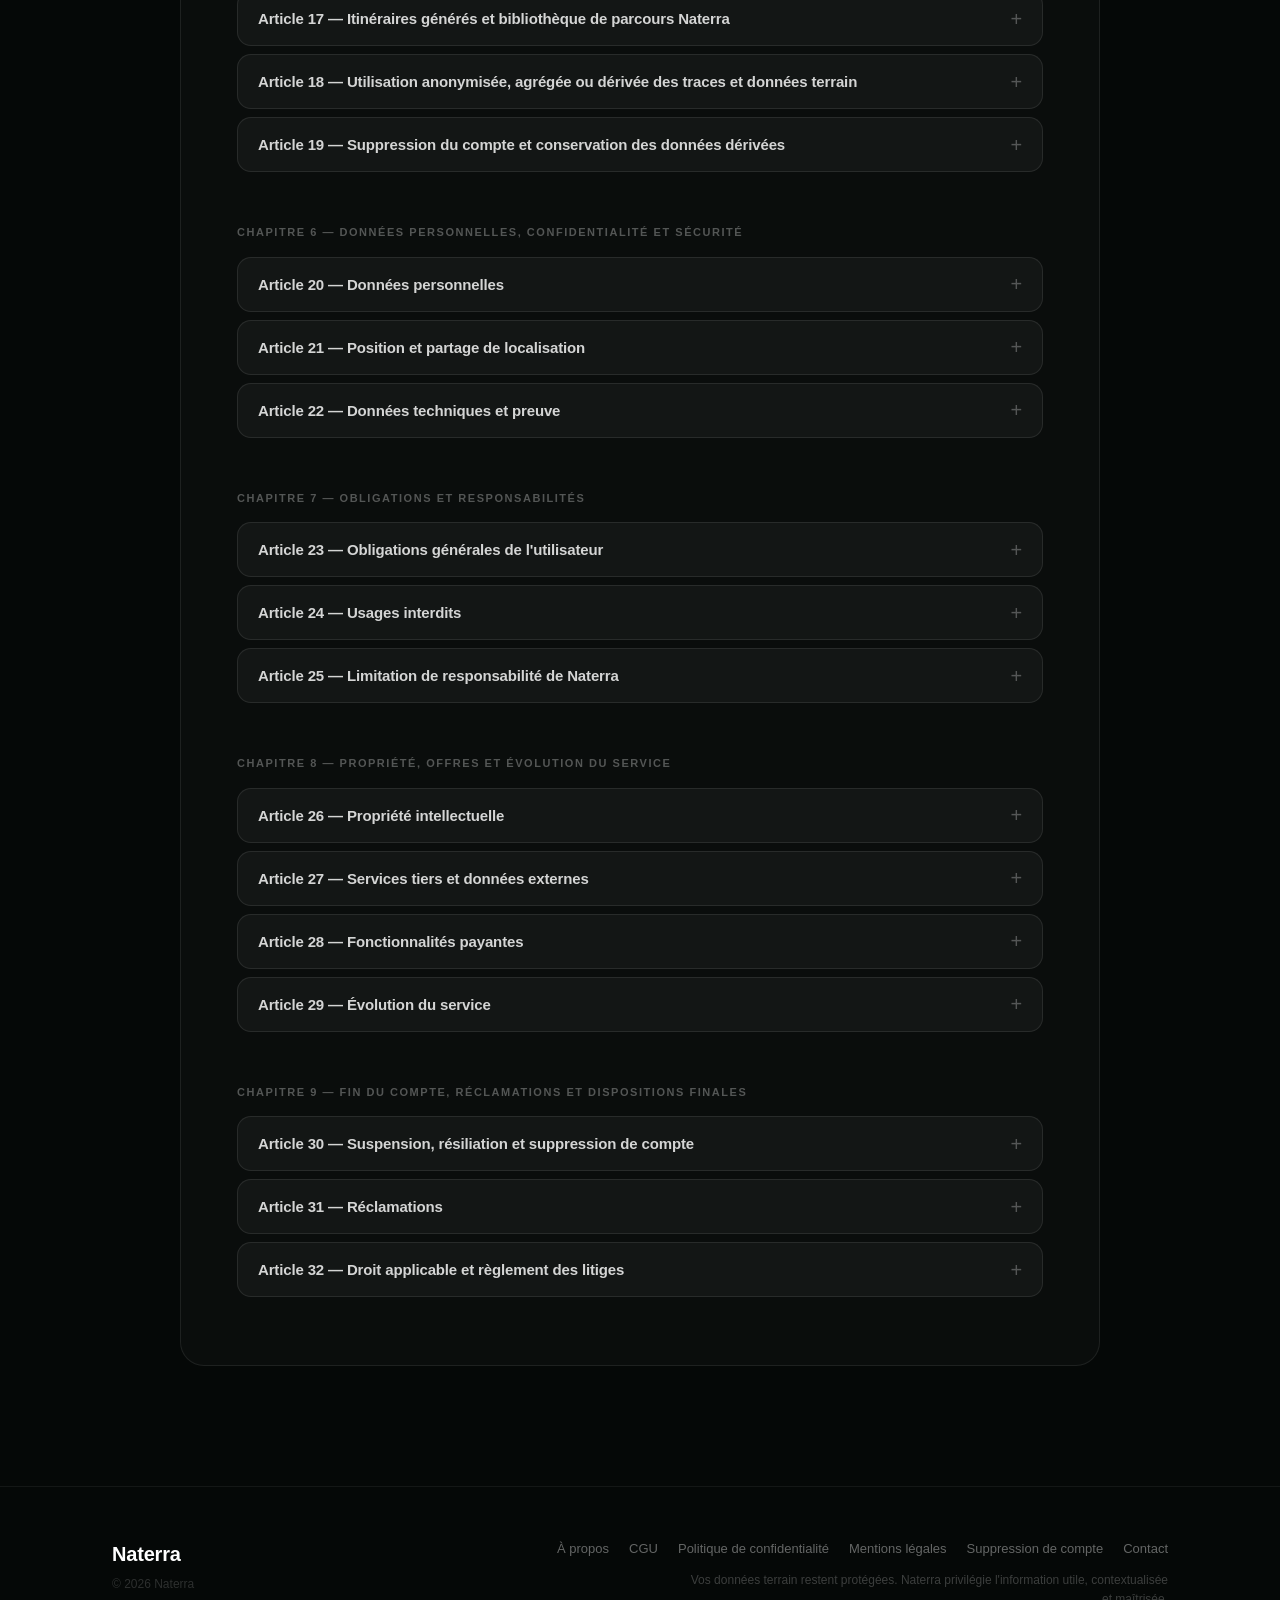
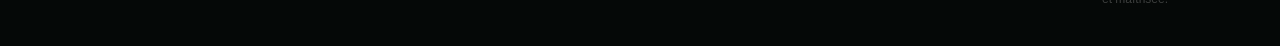
==== commit 7b4b19e2: "fix: a propos page" ====
--- a/cgu.html
+++ b/cgu.html
@@ -403,6 +403,7 @@
     </div>
     <div class="nt-footer__right">
       <nav class="nt-footer__nav">
+        <a href="./a-propos.html" class="nt-footer__link">À propos</a>
         <a href="./cgu.html" class="nt-footer__link">CGU</a>
         <a href="./politique-confidentialite.html" class="nt-footer__link">Politique de confidentialité</a>
         <a href="./mentions-legales.html" class="nt-footer__link">Mentions légales</a>
--- a/styles.css
+++ b/styles.css
@@ -0,0 +1,1594 @@
+/* ================================================================
+   NATERRA — styles.css
+   ================================================================ */
+
+/* ================================================================
+   TOKENS
+   ================================================================ */
+:root {
+  /* Palette officielle */
+  --nt-black:        #050807;
+  --nt-green:        #28e20f;
+  --nt-forest:       #12351f;
+  --nt-white:        #ffffff;
+  --nt-bg:           #f4f6f3;
+  --nt-gray:         #5f6863;
+
+  /* Dérivées */
+  --nt-green-dim:    rgba(40, 226, 15, 0.14);
+  --nt-green-glow:   rgba(40, 226, 15, 0.30);
+  --nt-glass:        rgba(5, 8, 7, 0.76);
+  --nt-glass-border: rgba(255, 255, 255, 0.10);
+  --nt-surface-dark: #0c1510;
+
+  /* Couleurs de statut */
+  --nt-red:          #e03030;
+  --nt-red-dim:      rgba(224, 48, 48, 0.14);
+  --nt-amber:        #d97706;
+  --nt-amber-dim:    rgba(217, 119, 6, 0.14);
+  --nt-blue:         #2563eb;
+  --nt-blue-dim:     rgba(37, 99, 235, 0.14);
+  --nt-teal:         #0d9488;
+  --nt-teal-dim:     rgba(13, 148, 136, 0.14);
+
+  /* Radii */
+  --r-sm:   10px;
+  --r-md:   16px;
+  --r-lg:   24px;
+  --r-xl:   32px;
+  --r-2xl:  40px;
+  --r-pill: 999px;
+
+  /* Ombres */
+  --sh-sm:    0 2px 8px  rgba(0,0,0,0.10);
+  --sh-md:    0 8px 28px rgba(0,0,0,0.16);
+  --sh-lg:    0 20px 60px rgba(0,0,0,0.28);
+  --sh-green: 0 4px 22px rgba(40,226,15,0.35);
+
+  /* Layout */
+  --shell:    1100px;
+  --header-h: 68px;
+}
+
+/* ================================================================
+   RESET
+   ================================================================ */
+*, *::before, *::after {
+  box-sizing: border-box;
+  margin: 0;
+  padding: 0;
+}
+
+html {
+  scroll-behavior: smooth;
+}
+
+html, body {
+  overflow-x: hidden;
+}
+
+body {
+  font-family: 'Roboto', Arial, sans-serif;
+  background: var(--nt-bg);
+  color: var(--nt-black);
+  -webkit-font-smoothing: antialiased;
+  -moz-osx-font-smoothing: grayscale;
+  line-height: 1.5;
+  font-size: 16px;
+}
+
+img {
+  display: block;
+  max-width: 100%;
+}
+
+button {
+  font-family: inherit;
+}
+
+/* ================================================================
+   CONTAINER
+   ================================================================ */
+.nt-container {
+  max-width: var(--shell);
+  margin: 0 auto;
+  padding: 0 22px;
+}
+
+/* ================================================================
+   BOUTONS
+   ================================================================ */
+.nt-btn {
+  display: inline-flex;
+  align-items: center;
+  justify-content: center;
+  font-family: 'Roboto', Arial, sans-serif;
+  font-size: 14px;
+  font-weight: 600;
+  border-radius: var(--r-pill);
+  border: 1.5px solid transparent;
+  padding: 11px 22px;
+  text-decoration: none;
+  cursor: pointer;
+  transition: background 0.14s, box-shadow 0.14s, transform 0.12s, opacity 0.14s;
+  white-space: nowrap;
+  line-height: 1;
+}
+
+.nt-btn--sm  { padding: 8px 16px;  font-size: 13px; }
+.nt-btn--lg  { padding: 14px 28px; font-size: 15px; }
+
+.nt-btn--green {
+  background: var(--nt-green);
+  color: var(--nt-black);
+  border-color: var(--nt-green);
+  box-shadow: var(--sh-green);
+}
+.nt-btn--green:hover {
+  background: #1fd400;
+  transform: translateY(-1px);
+  box-shadow: 0 6px 28px rgba(40,226,15,0.45);
+}
+
+.nt-btn--ghost-white {
+  background: rgba(255,255,255,0.08);
+  color: var(--nt-white);
+  border-color: rgba(255,255,255,0.20);
+}
+.nt-btn--ghost-white:hover {
+  background: rgba(255,255,255,0.14);
+}
+
+.nt-btn--outline-white {
+  background: transparent;
+  color: var(--nt-white);
+  border-color: rgba(255,255,255,0.32);
+}
+.nt-btn--outline-white:hover {
+  background: rgba(255,255,255,0.08);
+}
+
+.nt-btn--white {
+  background: #fff;
+  color: var(--nt-black);
+  border-color: #fff;
+}
+.nt-btn--white:hover {
+  background: rgba(255,255,255,0.88);
+  transform: translateY(-1px);
+}
+
+.nt-btn[disabled],
+.nt-btn[aria-disabled="true"] {
+  opacity: 0.38;
+  cursor: not-allowed;
+  pointer-events: none;
+}
+
+/* ================================================================
+   BADGE / EYEBROW
+   ================================================================ */
+.nt-badge {
+  display: inline-flex;
+  align-items: center;
+  background: var(--nt-green-dim);
+  border: 1px solid rgba(40,226,15,0.25);
+  color: var(--nt-green);
+  font-size: 12px;
+  font-weight: 700;
+  letter-spacing: 0.03em;
+  padding: 5px 13px;
+  border-radius: var(--r-pill);
+  margin-bottom: 22px;
+}
+
+.nt-eyebrow {
+  display: block;
+  font-size: 11px;
+  font-weight: 700;
+  letter-spacing: 0.14em;
+  text-transform: uppercase;
+  color: var(--nt-gray);
+  margin-bottom: 12px;
+}
+.nt-eyebrow--green { color: var(--nt-green); }
+
+/* ================================================================
+   HEADER
+   ================================================================ */
+.nt-header {
+  position: fixed;
+  top: 0;
+  left: 0;
+  right: 0;
+  z-index: 200;
+  height: var(--header-h);
+  background: rgba(5, 8, 7, 0.84);
+  backdrop-filter: blur(20px);
+  -webkit-backdrop-filter: blur(20px);
+  border-bottom: 1px solid rgba(255,255,255,0.07);
+}
+
+.nt-header__inner {
+  max-width: var(--shell);
+  margin: 0 auto;
+  padding: 0 22px;
+  height: 100%;
+  display: flex;
+  align-items: center;
+  justify-content: space-between;
+  gap: 16px;
+}
+
+.nt-brand {
+  display: flex;
+  align-items: center;
+  gap: 10px;
+  text-decoration: none;
+  flex-shrink: 0;
+}
+
+.nt-brand__img {
+  height: 32px;
+  width: auto;
+}
+
+.nt-brand__name {
+  font-size: 17px;
+  font-weight: 700;
+  color: var(--nt-white);
+  letter-spacing: -0.01em;
+}
+
+.nt-nav {
+  display: none;
+  gap: 28px;
+}
+
+.nt-nav__link {
+  font-size: 14px;
+  font-weight: 500;
+  color: rgba(255,255,255,0.60);
+  text-decoration: none;
+  transition: color 0.12s;
+}
+.nt-nav__link:hover { color: var(--nt-white); }
+
+/* ================================================================
+   HERO
+   ================================================================ */
+.nt-hero {
+  position: relative;
+  min-height: 100vh;
+  min-height: max(100vh, 760px);
+  padding-top: var(--header-h);
+  background-color: var(--nt-black); /* fallback si image absente */
+  background-image: url('./assets/hero-nature.jpg');
+  background-size: cover;
+  background-position: center;
+  display: flex;
+  align-items: center;
+  overflow: hidden;
+}
+
+/* Overlay sombre + grille topographique (empilés sur la photo) */
+.nt-hero::before {
+  content: '';
+  position: absolute;
+  inset: 0;
+  background-image:
+    /* Grille très subtile au-dessus */
+    linear-gradient(rgba(40,226,15,0.018) 1px, transparent 1px),
+    linear-gradient(90deg, rgba(40,226,15,0.018) 1px, transparent 1px),
+    /* Overlay principal : sombre avec légère profondeur vert forêt */
+    linear-gradient(160deg, rgba(5,8,7,0.66) 0%, rgba(8,24,14,0.54) 50%, rgba(5,8,7,0.62) 100%);
+  background-size: 44px 44px, 44px 44px, 100% 100%;
+  pointer-events: none;
+}
+
+.nt-hero__inner {
+  position: relative;
+  z-index: 1;
+  width: 100%;
+  display: grid;
+  grid-template-columns: 1fr;
+  gap: 56px;
+  align-items: center;
+  padding-top: 52px;
+  padding-bottom: 64px;
+}
+
+/* Contenu texte */
+.nt-hero__content {
+  color: var(--nt-white);
+  max-width: 540px;
+}
+
+.nt-hero__title {
+  font-size: clamp(46px, 7vw, 72px);
+  font-weight: 700;
+  line-height: 1.07;
+  letter-spacing: -0.03em;
+  color: var(--nt-white);
+  margin-bottom: 16px;
+  text-shadow: 0 4px 28px rgba(0,0,0,0.45);
+}
+
+.nt-hero__tagline {
+  font-size: clamp(17px, 2.5vw, 21px);
+  font-weight: 600;
+  color: var(--nt-green);
+  margin-bottom: 12px;
+  letter-spacing: -0.01em;
+}
+
+.nt-hero__body {
+  font-size: 16px;
+  line-height: 1.65;
+  color: rgba(255,255,255,0.60);
+  margin-bottom: 32px;
+  max-width: 420px;
+}
+
+.nt-hero__actions {
+  display: flex;
+  flex-wrap: wrap;
+  gap: 12px;
+  margin-bottom: 20px;
+}
+
+.nt-hero__footnote {
+  font-size: 13px;
+  color: rgba(255,255,255,0.30);
+  line-height: 1.5;
+}
+
+/* ================================================================
+   HERO SHOWCASE (iPhone + floating cards)
+   ================================================================ */
+.nt-hero__showcase {
+  position: relative;
+  display: flex;
+  justify-content: center;
+  align-items: center;
+  padding: 40px 60px;
+}
+
+/* ================================================================
+   iPHONE MOCKUP
+   ================================================================ */
+.nt-iphone {
+  position: relative;
+  z-index: 2;
+}
+
+/* Halo vert derrière le téléphone */
+.nt-iphone::before {
+  content: '';
+  position: absolute;
+  width: 130%;
+  height: 55%;
+  background: radial-gradient(ellipse, rgba(40,226,15,0.10) 0%, transparent 70%);
+  top: 22%;
+  left: -15%;
+  z-index: -1;
+  pointer-events: none;
+}
+
+.nt-iphone__frame {
+  width: 252px;
+  background: linear-gradient(155deg, #181e18 0%, #0c1010 100%);
+  border-radius: 44px;
+  padding: 12px;
+  box-shadow:
+    0 0 0 1px rgba(255,255,255,0.08),
+    0 0 0 2.5px rgba(0,0,0,0.45),
+    0 40px 90px rgba(0,0,0,0.65);
+}
+
+.nt-iphone__island {
+  width: 86px;
+  height: 27px;
+  background: #000;
+  border-radius: var(--r-pill);
+  margin: 0 auto 8px;
+}
+
+.nt-iphone__screen {
+  border-radius: 32px;
+  overflow: hidden;
+  height: 460px;
+  position: relative;
+}
+
+/* ================================================================
+   MAP (dans l'iPhone)
+   ================================================================ */
+.nt-map {
+  width: 100%;
+  height: 100%;
+  background:
+    radial-gradient(circle at 28% 38%, #2d6040 0%, transparent 48%),
+    radial-gradient(circle at 68% 62%, #1f4a2c 0%, transparent 45%),
+    linear-gradient(158deg, #0e2c19 0%, #1c4829 45%, #102c1c 100%);
+  position: relative;
+  overflow: hidden;
+}
+
+/* Lignes topographiques */
+.nt-map__ring {
+  position: absolute;
+  border-radius: 50%;
+  border: 1px solid rgba(40,226,15,0.11);
+  transform: translate(-50%, -50%);
+}
+.nt-map__ring--1 { width: 290px; height: 240px; top: 48%; left: 46%; }
+.nt-map__ring--2 { width: 195px; height: 160px; top: 46%; left: 44%; }
+.nt-map__ring--3 { width: 108px; height: 88px;  top: 44%; left: 42%; }
+
+/* Tracé sentier */
+.nt-map__trail {
+  position: absolute;
+  width: 52%;
+  height: 2px;
+  background: linear-gradient(90deg, transparent, rgba(40,226,15,0.48), rgba(40,226,15,0.28), transparent);
+  top: 55%;
+  left: 24%;
+  border-radius: 2px;
+  transform: rotate(-11deg);
+}
+
+/* Barre supérieure glass */
+.nt-map__topbar {
+  position: absolute;
+  top: 10px;
+  left: 10px;
+  right: 10px;
+  background: var(--nt-glass);
+  backdrop-filter: blur(14px);
+  -webkit-backdrop-filter: blur(14px);
+  border: 1px solid var(--nt-glass-border);
+  border-radius: 13px;
+  padding: 9px 13px;
+  display: flex;
+  justify-content: space-between;
+  align-items: center;
+  z-index: 4;
+}
+
+.nt-map__topbar-label {
+  font-size: 13px;
+  font-weight: 700;
+  color: var(--nt-white);
+}
+
+.nt-map__topbar-pill {
+  font-size: 10px;
+  font-weight: 700;
+  background: var(--nt-green-dim);
+  color: var(--nt-green);
+  border: 1px solid rgba(40,226,15,0.22);
+  padding: 3px 9px;
+  border-radius: var(--r-pill);
+}
+
+/* Pins */
+.nt-pin {
+  position: absolute;
+  width: 13px;
+  height: 13px;
+  border-radius: 50%;
+  border: 2.5px solid rgba(255,255,255,0.92);
+  transform: translate(-50%, -50%);
+  z-index: 3;
+}
+.nt-pin::after {
+  content: '';
+  position: absolute;
+  inset: -5px;
+  border-radius: 50%;
+  background: inherit;
+  opacity: 0.22;
+}
+.nt-pin--green { background: var(--nt-green); }
+.nt-pin--red   { background: var(--nt-red); }
+.nt-pin--amber { background: var(--nt-amber); }
+
+/* Bottom sheet */
+.nt-map__sheet {
+  position: absolute;
+  bottom: 0;
+  left: 0;
+  right: 0;
+  background: rgba(7, 11, 8, 0.93);
+  backdrop-filter: blur(20px);
+  -webkit-backdrop-filter: blur(20px);
+  border-top: 1px solid rgba(255,255,255,0.08);
+  border-top-left-radius: 22px;
+  border-top-right-radius: 22px;
+  padding: 10px 18px 22px;
+  z-index: 5;
+}
+
+.nt-map__sheet-handle {
+  width: 34px;
+  height: 4px;
+  background: rgba(255,255,255,0.18);
+  border-radius: var(--r-pill);
+  margin: 0 auto 12px;
+}
+
+.nt-map__sheet-tag {
+  display: inline-block;
+  font-size: 10px;
+  font-weight: 700;
+  letter-spacing: 0.07em;
+  text-transform: uppercase;
+  background: var(--nt-green-dim);
+  color: var(--nt-green);
+  padding: 3px 9px;
+  border-radius: var(--r-pill);
+  margin-bottom: 8px;
+}
+
+.nt-map__sheet-title {
+  font-size: 16px;
+  font-weight: 700;
+  color: var(--nt-white);
+  margin-bottom: 4px;
+}
+
+.nt-map__sheet-meta {
+  font-size: 12px;
+  color: rgba(255,255,255,0.42);
+}
+
+/* ================================================================
+   FLOATING CARDS (autour du mockup)
+   ================================================================ */
+.nt-float-card {
+  display: none; /* affiché en desktop via media query */
+  position: absolute;
+  background: rgba(255,255,255,0.97);
+  border: 1px solid rgba(0,0,0,0.07);
+  border-radius: var(--r-lg);
+  padding: 14px 16px;
+  box-shadow: var(--sh-md);
+  width: 188px;
+  z-index: 3;
+  gap: 10px;
+  align-items: flex-start;
+}
+
+.nt-float-card__dot {
+  width: 10px;
+  height: 10px;
+  border-radius: 50%;
+  flex-shrink: 0;
+  margin-top: 3px;
+}
+.nt-float-card__dot--green { background: var(--nt-green); box-shadow: 0 0 0 3px rgba(40,226,15,0.18); }
+.nt-float-card__dot--blue  { background: var(--nt-blue);  box-shadow: 0 0 0 3px rgba(37,99,235,0.18); }
+
+.nt-float-card__title {
+  font-size: 13px;
+  font-weight: 700;
+  color: var(--nt-black);
+  margin-bottom: 3px;
+}
+
+.nt-float-card__text {
+  font-size: 12px;
+  color: var(--nt-gray);
+  line-height: 1.4;
+}
+
+.nt-float-card--1 { top: 20%; left: -8px; }
+.nt-float-card--2 { bottom: 22%; right: -8px; }
+
+/* ================================================================
+   SECTIONS — base
+   ================================================================ */
+.nt-section {
+  padding: 88px 0;
+}
+
+.nt-section--light { background: var(--nt-bg); }
+.nt-section--dark  { background: var(--nt-black); }
+
+.nt-section__head {
+  max-width: 620px;
+  margin-bottom: 48px;
+}
+
+.nt-section__title {
+  font-size: clamp(26px, 3.8vw, 40px);
+  font-weight: 700;
+  letter-spacing: -0.025em;
+  line-height: 1.1;
+  color: var(--nt-black);
+  margin-bottom: 14px;
+}
+.nt-section__title--white { color: var(--nt-white); }
+
+.nt-section__body {
+  font-size: 15px;
+  line-height: 1.7;
+  color: var(--nt-gray);
+  max-width: 500px;
+}
+.nt-section__body--muted { color: rgba(255,255,255,0.48); }
+
+/* ================================================================
+   SECTION EXPLORER
+   ================================================================ */
+/* ================================================================
+   EXPLORER — intro + 6 cards
+   ================================================================ */
+.nt-explorer {
+  background: #f4f6f3;
+  padding: 96px 0 80px;
+}
+
+.nt-explorer__intro {
+  max-width: 1060px;
+  text-align: center;
+}
+
+.nt-explorer__eyebrow {
+  display: block;
+  font-size: 11px;
+  font-weight: 700;
+  letter-spacing: 0.15em;
+  text-transform: uppercase;
+  color: var(--nt-green);
+  margin-bottom: 18px;
+}
+
+.nt-explorer__title {
+  font-size: clamp(32px, 5vw, 52px);
+  font-weight: 700;
+  letter-spacing: -0.03em;
+  line-height: 1.08;
+  color: var(--nt-black);
+  margin-bottom: 20px;
+}
+
+.nt-explorer__text {
+  font-size: 16px;
+  line-height: 1.7;
+  color: var(--nt-gray);
+  max-width: 680px;
+  margin: 0 auto;
+}
+
+.nt-explorer__cards {
+  display: grid;
+  grid-template-columns: 1fr;
+  gap: 18px;
+  margin-top: 52px;
+}
+
+.nt-explorer-card {
+  overflow: hidden;
+  border-radius: 30px;
+  background: rgba(255,255,255,0.88);
+  border: 1px solid rgba(18,53,31,0.10);
+  box-shadow: 0 22px 60px rgba(5,8,7,0.10);
+  display: flex;
+  flex-direction: column;
+  min-height: 360px;
+  transition: box-shadow 0.18s, transform 0.18s;
+}
+.nt-explorer-card:hover {
+  box-shadow: 0 28px 72px rgba(5,8,7,0.15);
+  transform: translateY(-3px);
+}
+
+.nt-explorer-card__media {
+  position: relative;
+  height: 210px;
+  overflow: hidden;
+  background: #d4dbd2;
+  flex-shrink: 0;
+}
+.nt-explorer-card__media::after {
+  content: "";
+  position: absolute;
+  inset: 0;
+  background: linear-gradient(180deg, rgba(5,8,7,0.02) 0%, rgba(5,8,7,0.18) 100%);
+  pointer-events: none;
+}
+.nt-explorer-card__media img {
+  width: 100%;
+  height: 100%;
+  object-fit: cover;
+  display: block;
+  transform: scale(1.01);
+}
+
+.nt-explorer-card__body {
+  padding: 26px 26px 30px;
+  flex: 1;
+}
+
+.nt-explorer-card__title {
+  margin: 0 0 10px;
+  color: var(--nt-black);
+  font-size: 20px;
+  font-weight: 800;
+  letter-spacing: -0.02em;
+}
+
+.nt-explorer-card__text {
+  margin: 0;
+  color: var(--nt-gray);
+  font-size: 15px;
+  line-height: 1.55;
+}
+
+/* ================================================================
+   EXPLORER VISUAL — forêt + iPhone
+   ================================================================ */
+.nt-explorer-visual {
+  position: relative;
+  min-height: 780px;
+  display: flex;
+  align-items: center;
+  justify-content: center;
+  overflow: hidden;
+  background-image: url("./assets/explorer-forest.jpg");
+  background-size: cover;
+  background-position: center;
+}
+
+.nt-explorer-visual::before {
+  content: "";
+  position: absolute;
+  inset: 0;
+  background: linear-gradient(
+    180deg,
+    rgba(244,246,243,0.20) 0%,
+    rgba(244,246,243,0.08) 45%,
+    rgba(244,246,243,0.18) 100%
+  );
+  z-index: 0;
+}
+
+.nt-explorer-visual__phone {
+  position: relative;
+  z-index: 1;
+  width: min(360px, 78vw);
+  max-height: 86%;
+  object-fit: contain;
+  filter: drop-shadow(0 28px 60px rgba(0,0,0,0.35));
+}
+
+/* ================================================================
+   PRACTICE CAROUSEL
+   ================================================================ */
+/* ================================================================
+   PRATIQUER — carrousel photo
+   ================================================================ */
+.nt-practice {
+  background: #050807;
+  color: #ffffff;
+  padding: 96px 0;
+  overflow: hidden;
+}
+
+.nt-practice__header {
+  text-align: center;
+  max-width: 820px;
+  margin: 0 auto 48px;
+}
+
+.nt-practice__eyebrow {
+  display: block;
+  text-transform: uppercase;
+  letter-spacing: 0.16em;
+  font-size: 11px;
+  font-weight: 800;
+  color: #28e20f;
+  margin-bottom: 18px;
+}
+
+.nt-practice__title {
+  margin: 0 0 20px;
+  font-size: clamp(36px, 6vw, 68px);
+  line-height: 0.96;
+  letter-spacing: -0.05em;
+  color: #ffffff;
+}
+
+.nt-practice__text {
+  margin: 0;
+  color: rgba(255,255,255,0.72);
+  font-size: 17px;
+  line-height: 1.6;
+}
+
+.nt-practice__carousel {
+  display: flex;
+  gap: 22px;
+  overflow-x: auto;
+  scroll-snap-type: x mandatory;
+  -webkit-overflow-scrolling: touch;
+  padding: 8px max(24px, calc((100vw - 1180px) / 2)) 28px;
+  scrollbar-width: none;
+}
+.nt-practice__carousel::-webkit-scrollbar { display: none; }
+
+.nt-practice-card {
+  position: relative;
+  flex: 0 0 min(330px, 78vw);
+  height: 520px;
+  border-radius: 34px;
+  overflow: hidden;
+  scroll-snap-align: center;
+  background: #12351f;
+  box-shadow: 0 28px 80px rgba(0,0,0,0.35);
+  transition: box-shadow 0.18s, transform 0.18s;
+}
+.nt-practice-card:hover {
+  box-shadow: 0 36px 96px rgba(0,0,0,0.45);
+  transform: translateY(-4px);
+}
+
+.nt-practice-card > * { transform: none; }
+
+.nt-practice-card__image {
+  position: absolute;
+  inset: 0;
+  width: 100%;
+  height: 100%;
+  object-fit: cover;
+  transform: scale(1.03);
+  transition: transform 0.4s ease;
+}
+.nt-practice-card:hover .nt-practice-card__image {
+  transform: scale(1.07);
+}
+
+.nt-practice-card__overlay {
+  position: absolute;
+  inset: 0;
+  background: linear-gradient(
+    180deg,
+    rgba(5,8,7,0.02) 0%,
+    rgba(5,8,7,0.18) 44%,
+    rgba(5,8,7,0.72) 100%
+  );
+}
+
+.nt-practice-card__content {
+  position: absolute;
+  left: 0;
+  right: 0;
+  bottom: 0;
+  min-height: 190px;
+  padding: 28px;
+  z-index: 2;
+  display: flex;
+  flex-direction: column;
+  align-items: flex-start;
+  justify-content: flex-start;
+}
+
+.nt-practice-card__tag {
+  display: inline-flex;
+  align-items: center;
+  justify-content: center;
+  align-self: flex-start;
+  white-space: nowrap;
+  min-height: 34px;
+  padding: 7px 12px;
+  border-radius: 999px;
+  background: rgba(40,226,15,0.16);
+  color: #28e20f;
+  font-size: 12px;
+  font-weight: 800;
+  text-transform: uppercase;
+  letter-spacing: 0.08em;
+  margin-bottom: 18px;
+}
+
+.nt-practice-card__text {
+  margin: 0;
+  color: rgba(255,255,255,0.86);
+  font-size: 16px;
+  line-height: 1.48;
+  text-shadow: 0 2px 16px rgba(0,0,0,0.45);
+}
+
+/* ================================================================
+   SIGNAL GRID
+   ================================================================ */
+/* ================================================================
+   SIGNALER — deux colonnes + carrousel automatique CSS
+   ================================================================ */
+.nt-reports {
+  background: #f4f6f3;
+  padding: 110px 0;
+  overflow: hidden;
+}
+
+.nt-reports__layout {
+  display: grid;
+  grid-template-columns: 1fr;
+  gap: 64px;
+  align-items: center;
+}
+
+.nt-reports__title {
+  margin: 16px 0 20px;
+  color: #050807;
+  font-size: clamp(28px, 4.5vw, 48px);
+  font-weight: 900;
+  letter-spacing: -0.04em;
+  line-height: 1.08;
+}
+
+.nt-reports__body {
+  margin: 0;
+  color: #5f6863;
+  font-size: 17px;
+  line-height: 1.65;
+  max-width: 42ch;
+}
+
+.nt-reports__copy {
+  align-self: center;
+}
+
+.nt-reports-carousel {
+  position: relative;
+  width: min(420px, 100%);
+  height: 640px;
+  min-height: 0;
+  margin: 0 auto;
+  background: transparent;
+  box-shadow: none;
+  overflow: visible;
+}
+
+.nt-reports-carousel::before,
+.nt-reports-carousel::after { display: none; }
+
+.nt-report-slide {
+  position: absolute;
+  inset: 0;
+  display: flex;
+  flex-direction: column;
+  align-items: center;
+  justify-content: center;
+  opacity: 0;
+  transform: translateY(10px);
+  animation: ntReportFade 20s infinite;
+}
+
+.nt-report-slide::before,
+.nt-report-slide::after { display: none; }
+
+.nt-report-slide__stack {
+  display: flex;
+  flex-direction: column;
+  align-items: center;
+  gap: 20px;
+  width: 100%;
+}
+
+.nt-report-slide__image {
+  width: min(340px, 74vw);
+  max-height: 560px;
+  object-fit: contain;
+  filter: none;
+  display: block;
+  margin: 0 auto;
+}
+
+.nt-report-slide__caption {
+  margin-top: 0;
+  text-align: center;
+  position: relative;
+  z-index: 2;
+}
+
+.nt-report-slide__tag {
+  display: inline-flex;
+  align-items: center;
+  justify-content: center;
+  padding: 10px 18px;
+  border-radius: 999px;
+  background: rgba(40, 226, 15, 0.18);
+  color: #28e20f;
+  border: 1px solid rgba(40, 226, 15, 0.24);
+  font-size: 14px;
+  font-weight: 900;
+  line-height: 1;
+  letter-spacing: 0.10em;
+  text-transform: uppercase;
+  backdrop-filter: blur(10px);
+}
+
+.nt-report-slide:nth-child(1) { animation-delay:  0s; }
+.nt-report-slide:nth-child(2) { animation-delay:  4s; }
+.nt-report-slide:nth-child(3) { animation-delay:  8s; }
+.nt-report-slide:nth-child(4) { animation-delay: 12s; }
+.nt-report-slide:nth-child(5) { animation-delay: 16s; }
+
+@keyframes ntReportFade {
+  0%   { opacity: 0; transform: translateY(10px);  }
+  4%   { opacity: 1; transform: translateY(0);     }
+  18%  { opacity: 1; transform: translateY(0);     }
+  22%  { opacity: 0; transform: translateY(-10px); }
+  100% { opacity: 0; transform: translateY(-10px); }
+}
+
+@media (prefers-reduced-motion: reduce) {
+  .nt-report-slide              { animation: none; opacity: 0; transform: none; }
+  .nt-report-slide:nth-child(1) { opacity: 1; }
+}
+
+/* ================================================================
+   APPLICATION — FEATURES CAROUSEL
+   ================================================================ */
+#app {
+  overflow-x: hidden;
+}
+
+.nt-app-carousel {
+  display: flex;
+  overflow-x: auto;
+  scroll-snap-type: x mandatory;
+  gap: 20px;
+  padding-bottom: 24px;
+  scrollbar-width: none;
+  -webkit-overflow-scrolling: touch;
+}
+.nt-app-carousel::-webkit-scrollbar { display: none; }
+
+.nt-app-carousel__dots {
+  display: flex;
+  justify-content: center;
+  gap: 8px;
+  margin-top: 20px;
+}
+.nt-app-carousel__dots button {
+  width: 7px;
+  height: 7px;
+  border-radius: 999px;
+  background: rgba(255,255,255,0.28);
+  border: 0;
+  padding: 0;
+  cursor: pointer;
+  transition: background 0.2s, width 0.2s;
+}
+.nt-app-carousel__dots button.is-active {
+  width: 20px;
+  background: #28e20f;
+}
+.nt-app-carousel__dots button:focus-visible {
+  outline: 2px solid rgba(40,226,15,0.80);
+  outline-offset: 2px;
+}
+
+.nt-app-card {
+  flex: 0 0 340px;
+  scroll-snap-align: start;
+  background: rgba(255,255,255,0.04);
+  border: 1px solid rgba(255,255,255,0.08);
+  border-radius: 28px;
+  overflow: hidden;
+  display: flex;
+  flex-direction: column;
+  transition: border-color 0.15s;
+}
+.nt-app-card:hover { border-color: rgba(255,255,255,0.14); }
+
+.nt-app-card__image-wrap {
+  height: 460px;
+  background: rgba(255,255,255,0.03);
+  display: flex;
+  align-items: center;
+  justify-content: center;
+  overflow: hidden;
+}
+
+.nt-app-card__image {
+  width: auto;
+  max-width: 240px;
+  max-height: 440px;
+  object-fit: contain;
+  display: block;
+}
+
+.nt-app-card__body {
+  padding: 24px 26px 28px;
+  flex: 1;
+  display: flex;
+  flex-direction: column;
+  gap: 10px;
+}
+
+.nt-app-card__badge {
+  display: inline-flex;
+  align-self: flex-start;
+  align-items: center;
+  padding: 5px 12px;
+  border-radius: 999px;
+  background: rgba(40, 226, 15, 0.15);
+  border: 1px solid rgba(40, 226, 15, 0.22);
+  color: #28e20f;
+  font-size: 11px;
+  font-weight: 800;
+  letter-spacing: 0.10em;
+  text-transform: uppercase;
+  line-height: 1;
+}
+
+.nt-app-card__title {
+  margin: 0;
+  color: #fff;
+  font-size: 20px;
+  font-weight: 800;
+  letter-spacing: -0.03em;
+  line-height: 1.2;
+}
+
+.nt-app-card__text {
+  margin: 0;
+  color: rgba(255,255,255,0.50);
+  font-size: 15px;
+  line-height: 1.55;
+}
+
+/* ================================================================
+   DOWNLOAD CTA
+   ================================================================ */
+.nt-download {
+  background: var(--nt-forest);
+  padding: 96px 0;
+  position: relative;
+  overflow: hidden;
+}
+
+/* Glow central */
+.nt-download::before {
+  content: '';
+  position: absolute;
+  width: 700px;
+  height: 700px;
+  background: radial-gradient(circle, rgba(40,226,15,0.08) 0%, transparent 68%);
+  top: 50%;
+  left: 50%;
+  transform: translate(-50%,-50%);
+  pointer-events: none;
+}
+
+.nt-download__inner {
+  position: relative;
+  z-index: 1;
+  text-align: center;
+}
+
+.nt-download__title {
+  font-size: clamp(26px, 5vw, 46px);
+  font-weight: 700;
+  color: var(--nt-white);
+  letter-spacing: -0.03em;
+  line-height: 1.1;
+  margin-bottom: 14px;
+}
+
+.nt-download__body {
+  font-size: 16px;
+  color: rgba(255,255,255,0.52);
+  line-height: 1.65;
+  margin-bottom: 36px;
+  max-width: 380px;
+  margin-left: auto;
+  margin-right: auto;
+}
+
+.nt-download__actions {
+  display: flex;
+  flex-wrap: wrap;
+  gap: 12px;
+  justify-content: center;
+}
+.nt-download__actions .nt-btn { min-width: 180px; }
+.nt-download__guide {
+  display: block;
+  margin-top: 20px;
+  font-size: 14px;
+  color: rgba(255,255,255,0.44);
+  text-decoration: underline;
+  text-underline-offset: 3px;
+}
+.nt-download__guide:hover { color: rgba(255,255,255,0.70); }
+
+/* ================================================================
+   FOOTER
+   ================================================================ */
+.nt-footer {
+  background: var(--nt-black);
+  border-top: 1px solid rgba(255,255,255,0.06);
+  padding: 52px 0 36px;
+}
+
+.nt-footer__inner {
+  display: flex;
+  flex-direction: column;
+  gap: 28px;
+}
+
+.nt-footer__left {
+  display: flex;
+  flex-direction: column;
+  gap: 6px;
+}
+
+.nt-footer__brand {
+  font-size: 20px;
+  font-weight: 700;
+  color: var(--nt-white);
+  letter-spacing: -0.01em;
+}
+
+.nt-footer__email {
+  font-size: 13px;
+  color: rgba(255,255,255,0.38);
+  text-decoration: none;
+  transition: color 0.12s;
+}
+.nt-footer__email:hover { color: rgba(255,255,255,0.72); }
+
+.nt-footer__right {
+  display: flex;
+  flex-direction: column;
+  gap: 12px;
+}
+
+.nt-footer__nav {
+  display: flex;
+  flex-wrap: wrap;
+  gap: 20px;
+}
+
+.nt-footer__link {
+  font-size: 13px;
+  color: rgba(255,255,255,0.38);
+  text-decoration: none;
+  transition: color 0.12s;
+}
+.nt-footer__link:hover { color: rgba(255,255,255,0.72); }
+
+.nt-footer__mention {
+  font-size: 12px;
+  color: rgba(255,255,255,0.22);
+  line-height: 1.65;
+  max-width: 480px;
+}
+
+.nt-footer__copy {
+  font-size: 12px;
+  color: rgba(255,255,255,0.16);
+}
+
+/* ================================================================
+   RESPONSIVE — tablette 640px+
+   ================================================================ */
+@media (max-width: 480px) {
+  .nt-explorer-visual { min-height: 620px; }
+  .nt-explorer-visual__phone { width: min(310px, 84vw); }
+  .nt-explorer-card__media { height: 190px; }
+  .nt-reports-carousel { height: 500px; min-height: 0; }
+  .nt-report-slide__image { max-height: 380px; width: min(280px, 82vw); }
+}
+
+@media (max-width: 640px) {
+  .nt-practice { padding: 72px 0; }
+  .nt-practice-card {
+    flex-basis: 82vw;
+    height: 500px;
+  }
+  .nt-app-card {
+    flex: 0 0 84vw;
+  }
+  .nt-app-card__image-wrap { height: 380px; }
+  .nt-app-card__image { max-width: 200px; max-height: 360px; }
+}
+
+@media (min-width: 640px) {
+  .nt-explorer__cards { grid-template-columns: repeat(2, 1fr); }
+}
+
+@media (min-width: 860px) {
+  .nt-reports__layout {
+    grid-template-columns: minmax(0, 0.88fr) minmax(320px, 0.72fr);
+    gap: clamp(48px, 7vw, 96px);
+    align-items: center;
+  }
+}
+
+@media (max-width: 860px) {
+  .nt-reports__copy { text-align: center; align-self: center; }
+  .nt-reports-carousel { width: 100%; height: 600px; min-height: 0; }
+  .nt-report-slide__image { width: min(310px, 82vw); max-height: 520px; }
+  .nt-report-slide__stack { gap: 18px; }
+}
+
+/* ================================================================
+   RESPONSIVE — desktop 768px+
+   ================================================================ */
+@media (min-width: 768px) {
+  .nt-nav { display: flex; }
+
+  .nt-hero__inner {
+    min-height: calc(90vh - var(--header-h));
+  }
+
+  /* Explorer visual */
+  .nt-explorer-visual__phone { width: 410px; }
+
+  /* Pratiquer : padding du carousel aligné sur le container */
+  .nt-practice__carousel {
+    padding-left: max(24px, calc((100vw - 1180px) / 2));
+  }
+
+  .nt-footer__inner {
+    flex-direction: row;
+    justify-content: space-between;
+    align-items: flex-start;
+    gap: 48px;
+  }
+
+  .nt-footer__right {
+    align-items: flex-end;
+    text-align: right;
+  }
+
+  .nt-footer__nav { justify-content: flex-end; }
+}
+
+/* ================================================================
+   RESPONSIVE — large desktop 1024px+
+   ================================================================ */
+@media (min-width: 1024px) {
+  .nt-iphone__frame { width: 278px; }
+  .nt-iphone__screen { height: 510px; }
+
+  .nt-map__ring--1 { width: 320px; height: 270px; }
+  .nt-map__ring--2 { width: 216px; height: 178px; }
+  .nt-map__ring--3 { width: 120px; height: 98px; }
+
+  /* Explorer */
+  .nt-explorer__cards { grid-template-columns: repeat(3, 1fr); }
+}
+
+/* ================================================================
+   LEGAL PAGES — CGU, Politique de confidentialité
+   ================================================================ */
+.nt-legal {
+  background: var(--nt-black);
+  min-height: 100vh;
+  padding: 80px 0 120px;
+}
+
+.nt-legal__head {
+  max-width: 920px;
+  margin: 0 auto 52px;
+}
+
+.nt-legal__title {
+  font-size: clamp(28px, 4vw, 44px);
+  font-weight: 900;
+  letter-spacing: -0.04em;
+  color: #fff;
+  line-height: 1.08;
+  margin: 12px 0 16px;
+}
+
+.nt-legal__version {
+  display: block;
+  color: rgba(255,255,255,0.32);
+  font-size: 13px;
+  margin-bottom: 20px;
+}
+
+.nt-legal__intro {
+  color: rgba(255,255,255,0.50);
+  font-size: 16px;
+  line-height: 1.65;
+  margin: 0 0 16px;
+}
+
+.nt-legal__notice {
+  display: inline-block;
+  padding: 10px 16px;
+  border-radius: 10px;
+  background: rgba(40, 226, 15, 0.07);
+  border: 1px solid rgba(40, 226, 15, 0.18);
+  color: rgba(40, 226, 15, 0.70);
+  font-size: 13px;
+  line-height: 1.5;
+}
+
+/* Main content panel */
+.nt-legal-panel {
+  max-width: 920px;
+  margin: 0 auto;
+  background: rgba(255,255,255,0.025);
+  border: 1px solid rgba(255,255,255,0.08);
+  border-radius: 24px;
+  padding: 52px 56px 60px;
+}
+
+/* Chapter headings */
+.nt-legal__chapter {
+  margin: 52px 0 16px;
+  color: rgba(255,255,255,0.30);
+  font-size: 11px;
+  font-weight: 700;
+  letter-spacing: 0.14em;
+  text-transform: uppercase;
+}
+.nt-legal-panel > .nt-legal__chapter:first-child { margin-top: 0; }
+
+/* Accordion items */
+.nt-legal-item {
+  background: rgba(255,255,255,0.04);
+  border: 1px solid rgba(255,255,255,0.09);
+  border-radius: 14px;
+  margin-bottom: 8px;
+  overflow: hidden;
+  transition: border-color 0.2s;
+}
+.nt-legal-item[open] { border-color: rgba(40,226,15,0.28); }
+
+.nt-legal-item > summary {
+  list-style: none;
+  display: flex;
+  align-items: center;
+  justify-content: space-between;
+  gap: 16px;
+  padding: 16px 20px;
+  cursor: pointer;
+  color: rgba(255,255,255,0.82);
+  font-size: 15px;
+  font-weight: 700;
+  letter-spacing: -0.01em;
+  line-height: 1.4;
+  user-select: none;
+  transition: background 0.15s, color 0.15s;
+}
+.nt-legal-item > summary::-webkit-details-marker { display: none; }
+.nt-legal-item > summary::after {
+  content: '+';
+  flex-shrink: 0;
+  color: rgba(255,255,255,0.28);
+  font-size: 20px;
+  font-weight: 300;
+  line-height: 1;
+}
+.nt-legal-item > summary:hover {
+  background: rgba(255,255,255,0.04);
+  color: #fff;
+}
+.nt-legal-item[open] > summary {
+  color: #fff;
+  border-bottom: 1px solid rgba(255,255,255,0.06);
+}
+.nt-legal-item[open] > summary::after {
+  content: '−';
+  color: rgba(40,226,15,0.65);
+}
+
+/* Answer body */
+.nt-legal-answer {
+  padding: 18px 20px 20px;
+  color: rgba(255,255,255,0.62);
+  font-size: 15px;
+  line-height: 1.72;
+}
+.nt-legal-answer p { margin: 0 0 12px; }
+.nt-legal-answer p:last-child { margin-bottom: 0; }
+.nt-legal-answer ul {
+  margin: 8px 0 12px 22px;
+  padding: 0;
+}
+.nt-legal-answer li { margin-bottom: 6px; }
+
+/* Annexe */
+.nt-legal__annex {
+  margin-top: 48px;
+  padding: 24px 28px;
+  border-radius: 14px;
+  background: rgba(255,255,255,0.03);
+  border: 1px solid rgba(255,255,255,0.07);
+}
+.nt-legal__annex-title {
+  margin: 0 0 14px;
+  color: rgba(255,255,255,0.36);
+  font-size: 11px;
+  font-weight: 700;
+  letter-spacing: 0.12em;
+  text-transform: uppercase;
+}
+.nt-legal__annex ul {
+  margin: 0;
+  padding: 0 0 0 20px;
+  color: rgba(255,255,255,0.42);
+  font-size: 14px;
+  line-height: 1.65;
+}
+.nt-legal__annex li { margin-bottom: 8px; }
+
+/* Legal pages — responsive */
+@media (max-width: 860px) {
+  .nt-legal-panel { padding: 36px 32px 44px; border-radius: 18px; }
+}
+@media (max-width: 480px) {
+  .nt-legal { padding: 56px 0 80px; }
+  .nt-legal-panel { padding: 24px 18px 32px; border-radius: 14px; margin: 0; }
+  .nt-legal-item > summary { padding: 14px 16px; font-size: 14px; }
+  .nt-legal-answer { padding: 14px 16px 18px; font-size: 14px; }
+}
+
+/* ================================================================
+   PAGE À PROPOS
+   ================================================================ */
+.nt-about__h2 {
+  font-size: clamp(18px, 2.5vw, 24px);
+  font-weight: 700;
+  color: rgba(255,255,255,0.88);
+  letter-spacing: -0.02em;
+  line-height: 1.2;
+  margin: 40px 0 20px;
+}
+.nt-legal-panel > .nt-about__h2:first-child { margin-top: 0; }
+.nt-about__p {
+  font-size: 16px;
+  color: rgba(255,255,255,0.62);
+  line-height: 1.7;
+  margin: 0 0 18px;
+}
+
+/* ================================================================
+   SECTION NOTRE VISION — Une nature à partager
+   ================================================================ */
+#vision { padding: 80px 0; }
+.nt-values__inner {
+  display: grid;
+  grid-template-columns: 1fr 1fr;
+  column-gap: 72px;
+  max-width: 1000px;
+}
+.nt-values__left  { grid-column: 1; }
+.nt-vision-points { grid-column: 2; align-self: start; display: flex; flex-direction: column; gap: 14px; }
+.nt-values__body  { font-size: 16px; color: rgba(255,255,255,0.72); line-height: 1.7; }
+.nt-values__body + .nt-values__body { margin-top: 16px; }
+
+.nt-val { display: flex; align-items: flex-start; gap: 14px; }
+.nt-val__num {
+  flex-shrink: 0;
+  display: inline-flex;
+  align-items: center;
+  justify-content: center;
+  padding: 3px 9px;
+  border-radius: 999px;
+  background: rgba(40,226,15,0.14);
+  color: var(--nt-green);
+  font-size: 11px;
+  font-weight: 800;
+  letter-spacing: 0.08em;
+  line-height: 1;
+  margin-top: 3px;
+}
+.nt-val__text { font-size: 14px; color: rgba(255,255,255,0.70); line-height: 1.55; margin: 0; }
+
+@media (max-width: 860px) {
+  .nt-values__inner { grid-template-columns: 1fr; row-gap: 32px; }
+  .nt-vision-points { grid-column: 1; }
+}
